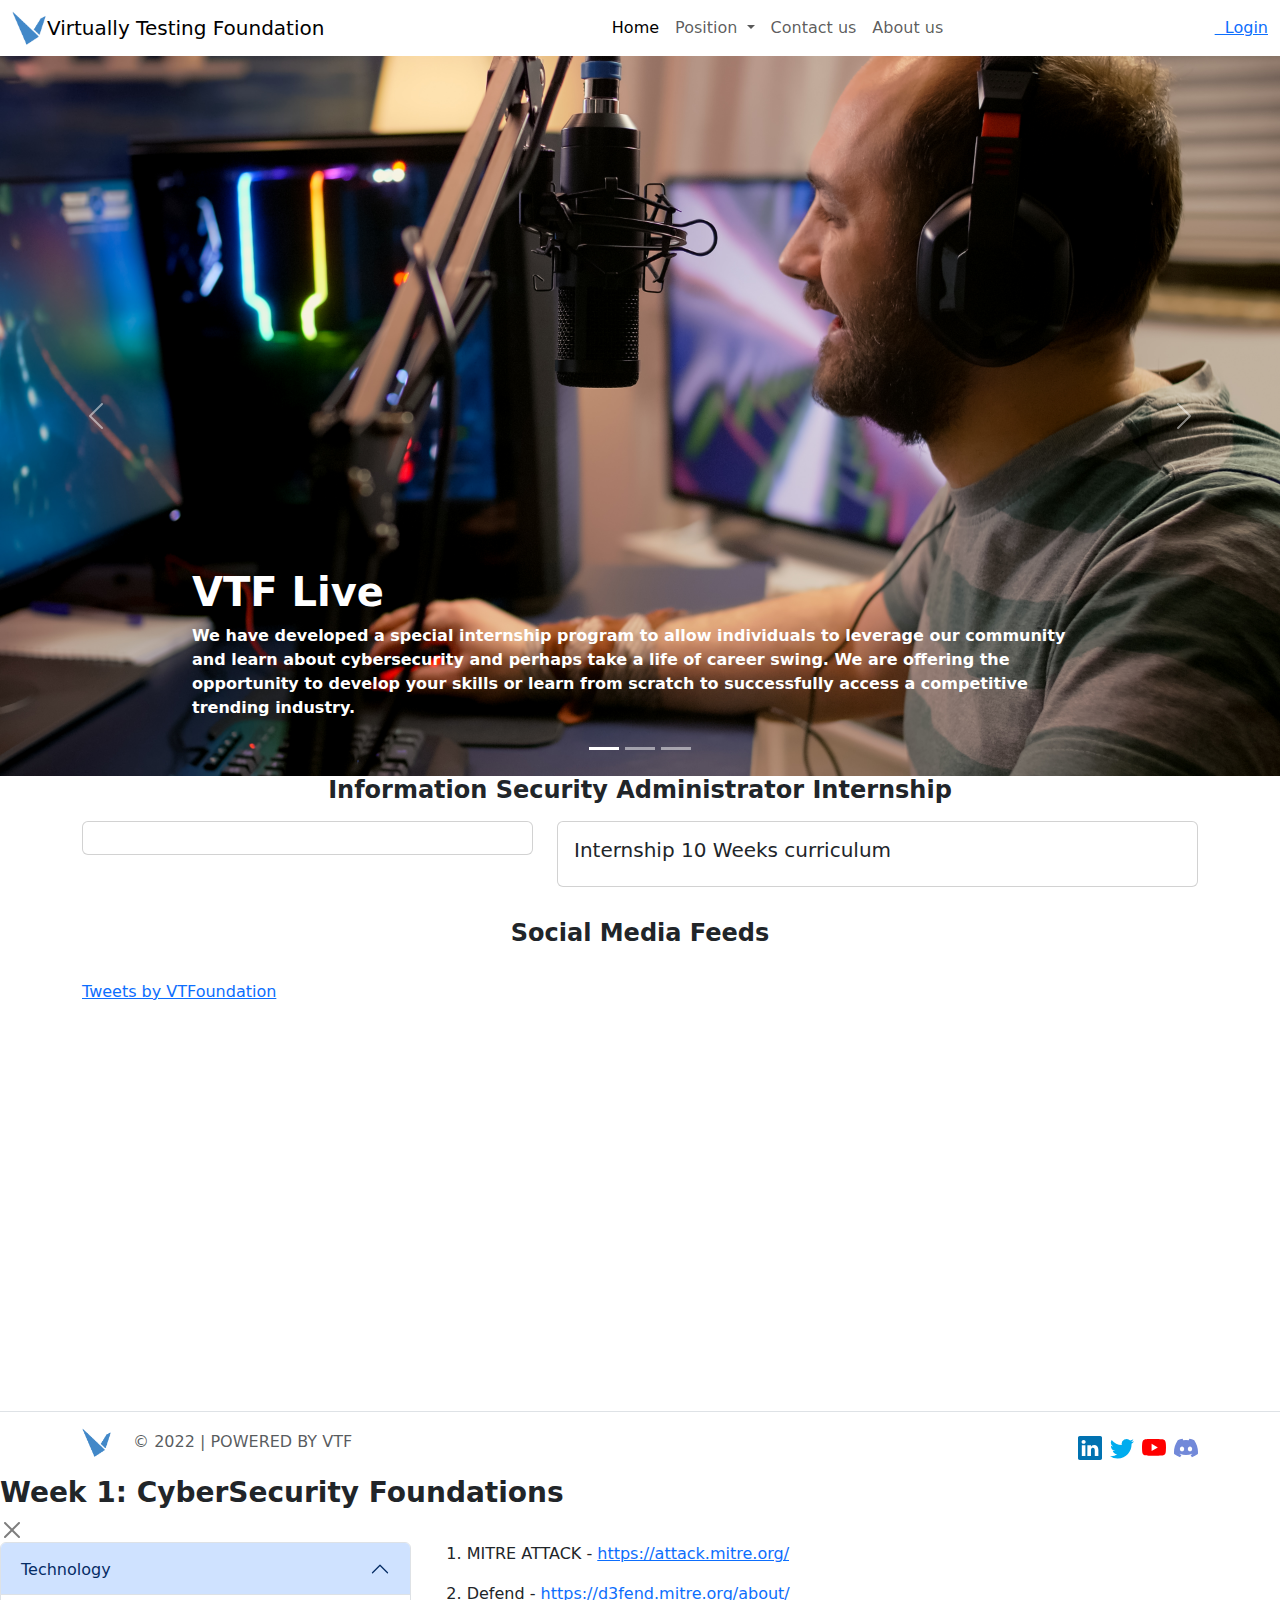
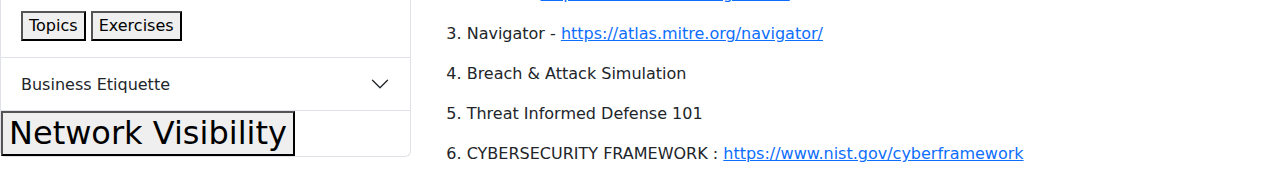
==== index.html @ 493daa65 "Add files via upload" ====
<!DOCTYPE html>
<html lang="en">

<head>
    <meta charset="utf-8" />
    <meta name="viewport" content="width=device-width, initial-scale=1" />

    <title>Apply for Internship</title>

    <link href="https://cdn.jsdelivr.net/npm/bootstrap@5.1.3/dist/css/bootstrap.min.css" rel="stylesheet" />
    <script src="https://cdn.jsdelivr.net/npm/bootstrap@5.1.3/dist/js/bootstrap.bundle.min.js"></script>

    <link href="https://fonts.googleapis.com/css?family=Quicksand:400,600,700&display=swap" rel="stylesheet" />

    <link rel="icon" href="/vtf_weekly/assets/img/logo.png" />

    <link rel="stylesheet" href="/vtf_weekly/assets/css/font-awesome.min.css" />
    <link rel="stylesheet" href="/vtf_weekly/assets/css/style.css" />

    <script type="text/javascript" src="/vtf_weekly/assets/js/jquery.min.js"></script>
    <script type="text/javascript" src="/vtf_weekly/assets/js/script.js"></script>
    <!-- 
    <link rel="icon" href="/assets/img/logo.png" />

    <link rel="stylesheet" href="/assets/css/font-awesome.min.css" />
    <link rel="stylesheet" href="/assets/css/style.css" />

    <script type="text/javascript" src="/assets/js/jquery.min.js"></script>
    <script type="text/javascript" src="/assets/js/script.js"></script> -->

</head>

<body>

    <svg xmlns="http://www.w3.org/2000/svg" style="display: none">
      <symbol id="linkedin" viewBox="0 0 16 16">
        <path
          d="M0 1.146C0 .513.526 0 1.175 0h13.65C15.474 0 16 .513 16 1.146v13.708c0 .633-.526 1.146-1.175 1.146H1.175C.526 16 0 15.487 0 14.854V1.146zm4.943 12.248V6.169H2.542v7.225h2.401zm-1.2-8.212c.837 0 1.358-.554 1.358-1.248-.015-.709-.52-1.248-1.342-1.248-.822 0-1.359.54-1.359 1.248 0 .694.521 1.248 1.327 1.248h.016zm4.908 8.212V9.359c0-.216.016-.432.08-.586.173-.431.568-.878 1.232-.878.869 0 1.216.662 1.216 1.634v3.865h2.401V9.25c0-2.22-1.184-3.252-2.764-3.252-1.274 0-1.845.7-2.165 1.193v.025h-.016a5.54 5.54 0 0 1 .016-.025V6.169h-2.4c.03.678 0 7.225 0 7.225h2.4z"
          fill="#0072b1"
        />
      </symbol>
      <symbol id="youtube" viewBox="0 0 16 16">
        <path
          d="M8.051 1.999h.089c.822.003 4.987.033 6.11.335a2.01 2.01 0 0 1 1.415 1.42c.101.38.172.883.22 1.402l.01.104.022.26.008.104c.065.914.073 1.77.074 1.957v.075c-.001.194-.01 1.108-.082 2.06l-.008.105-.009.104c-.05.572-.124 1.14-.235 1.558a2.007 2.007 0 0 1-1.415 1.42c-1.16.312-5.569.334-6.18.335h-.142c-.309 0-1.587-.006-2.927-.052l-.17-.006-.087-.004-.171-.007-.171-.007c-1.11-.049-2.167-.128-2.654-.26a2.007 2.007 0 0 1-1.415-1.419c-.111-.417-.185-.986-.235-1.558L.09 9.82l-.008-.104A31.4 31.4 0 0 1 0 7.68v-.123c.002-.215.01-.958.064-1.778l.007-.103.003-.052.008-.104.022-.26.01-.104c.048-.519.119-1.023.22-1.402a2.007 2.007 0 0 1 1.415-1.42c.487-.13 1.544-.21 2.654-.26l.17-.007.172-.006.086-.003.171-.007A99.788 99.788 0 0 1 7.858 2h.193zM6.4 5.209v4.818l4.157-2.408L6.4 5.209z"
          fill="red"
        />
      </symbol>
      <symbol id="twitter" viewBox="0 0 16 16">
        <path
          d="M5.026 15c6.038 0 9.341-5.003 9.341-9.334 0-.14 0-.282-.006-.422A6.685 6.685 0 0 0 16 3.542a6.658 6.658 0 0 1-1.889.518 3.301 3.301 0 0 0 1.447-1.817 6.533 6.533 0 0 1-2.087.793A3.286 3.286 0 0 0 7.875 6.03a9.325 9.325 0 0 1-6.767-3.429 3.289 3.289 0 0 0 1.018 4.382A3.323 3.323 0 0 1 .64 6.575v.045a3.288 3.288 0 0 0 2.632 3.218 3.203 3.203 0 0 1-.865.115 3.23 3.23 0 0 1-.614-.057 3.283 3.283 0 0 0 3.067 2.277A6.588 6.588 0 0 1 .78 13.58a6.32 6.32 0 0 1-.78-.045A9.344 9.344 0 0 0 5.026 15z"
          fill="#00acee"
        />
      </symbol>
      <symbol id="discord" viewBox="0 0 16 16">
        <path
          d="M13.545 2.907a13.227 13.227 0 0 0-3.257-1.011.05.05 0 0 0-.052.025c-.141.25-.297.577-.406.833a12.19 12.19 0 0 0-3.658 0 8.258 8.258 0 0 0-.412-.833.051.051 0 0 0-.052-.025c-1.125.194-2.22.534-3.257 1.011a.041.041 0 0 0-.021.018C.356 6.024-.213 9.047.066 12.032c.001.014.01.028.021.037a13.276 13.276 0 0 0 3.995 2.02.05.05 0 0 0 .056-.019c.308-.42.582-.863.818-1.329a.05.05 0 0 0-.01-.059.051.051 0 0 0-.018-.011 8.875 8.875 0 0 1-1.248-.595.05.05 0 0 1-.02-.066.051.051 0 0 1 .015-.019c.084-.063.168-.129.248-.195a.05.05 0 0 1 .051-.007c2.619 1.196 5.454 1.196 8.041 0a.052.052 0 0 1 .053.007c.08.066.164.132.248.195a.051.051 0 0 1-.004.085 8.254 8.254 0 0 1-1.249.594.05.05 0 0 0-.03.03.052.052 0 0 0 .003.041c.24.465.515.909.817 1.329a.05.05 0 0 0 .056.019 13.235 13.235 0 0 0 4.001-2.02.049.049 0 0 0 .021-.037c.334-3.451-.559-6.449-2.366-9.106a.034.034 0 0 0-.02-.019Zm-8.198 7.307c-.789 0-1.438-.724-1.438-1.612 0-.889.637-1.613 1.438-1.613.807 0 1.45.73 1.438 1.613 0 .888-.637 1.612-1.438 1.612Zm5.316 0c-.788 0-1.438-.724-1.438-1.612 0-.889.637-1.613 1.438-1.613.807 0 1.451.73 1.438 1.613 0 .888-.631 1.612-1.438 1.612Z"
          fill="#7289d9"
        />
      </symbol>
    </svg>

    <header>
        <nav class="navbar navbar-expand-lg">
            <div class="container-fluid">
                <div class="logo" style="display: inline-flex; align-items: center">
                    <img src="./assets/img/logo.png" height="35" width="35" alt="logo" />
                    <a class="navbar-brand" href="https://virtuallytestingfoundation.org/">
                        Virtually Testing Foundation
                    </a>
                </div>

                <button class="navbar-toggler" type="button" data-bs-toggle="collapse" data-bs-target="#navbarSupportedContent" aria-controls="navbarSupportedContent" aria-expanded="false" aria-label="Toggle navigation">
                    <span class="navbar-toggler-icon">
                        <i class="fas fa-bars"></i>
                    </span>
                </button>

                <div class="collapse navbar-collapse" id="navbarSupportedContent">
                    <span class="me-auto"></span>
                    <ul class="navbar-nav me-auto mb-3 mb-lg-0">
                        <li class="nav-item">
                            <a class="nav-link active" aria-current="page" href="https://virtuallytestingfoundation.org/">Home</a>
                        </li>

                        <li class="nav-item dropdown">
                            <a class="nav-link dropdown-toggle" href="#" id="navbarDropdown" role="button" data-bs-toggle="dropdown" aria-expanded="false">
                                Position
                            </a>
                            <ul class="dropdown-menu" aria-labelledby="navbarDropdown">
                                <li>
                                    <a class="dropdown-item" href="/beginner/apply/for-internship">Information Security Administrator Internship</a>
                                </li>
                                <li>
                                    <hr class="dropdown-divider" />
                                </li>
                                <li>
                                    <a class="dropdown-item" href="/beginner/apply/for-internship">CyberSecurity Beginner Internship</a>
                                </li>
                            </ul>
                        </li>

                        <li class="nav-item">
                            <a class="nav-link" href="https://vtfbeginnertrack.on.spiceworks.com/portal">Contact us</a
                            >
                        </li>

                        <li class="nav-item">
                            <a
                            class="nav-link"
                            href="https://virtuallytestingfoundation.org#about-us"
                            >About us</a
                            >
                        </li>
                    </ul>
                    <a href="https://account.virtuallytestingfoundation.org/login" class="customBtn login">
                        <i class="far fa-lock-alt"></i> &nbsp; Login
                    </a>
                </div>
            </div>
        </nav>
    </header>

    <iframe id="myLoaderIframe" src="https://virtuallytestingfoundation.org/site-default-loader" title="loading...">
    </iframe>

    <main class="page">

        <section class="pageContainer">

            <div id="myCarousel" class="carousel slide" data-bs-ride="carousel">
                <div class="carousel-indicators">
                    <button type="button" data-bs-target="#myCarousel" data-bs-slide-to="0" class="active" aria-current="true" aria-label="Slide 1"></button>
                    <button type="button" data-bs-target="#myCarousel" data-bs-slide-to="1" aria-label="Slide 2"></button>
                    <button type="button" data-bs-target="#myCarousel" data-bs-slide-to="2" aria-label="Slide 3"></button>
                </div>
                <div class="carousel-inner">
                    <div class="carousel-item">
                        <img src="./assets/img/diverse-hands.jpg"  width="100%" height="100%" aria-hidden="true" preserveAspectRatio="xMidYMid slice" focusable="false">
                        </img>

                        <div class="container">
                            <div class="carousel-caption">
                                <h1><strong>10 weeks, 20 hours per week beginner internship</strong></h1>
                                <p>
                                    <strong>A nonprofit volunteer-run organization. Neither selling product/service nor data but servicing community.</strong>
                                </p>
                                <p><a class="btn btn-lg btn-primary" href="https://virtuallytestingfoundation.org/">Learn more</a></p>
                            </div>
                        </div>
                    </div>
                    <div class="carousel-item active">
                        <img src="./assets/img/live.jpg"  width="100%" height="100%" aria-hidden="true" preserveAspectRatio="xMidYMid slice" focusable="false">
                        </img>

                        <div class="container">
                            <div class="carousel-caption text-start">
                                <h1><strong>VTF Live</strong></h1>
                                <p>
                                    <strong>We have developed a special internship program to allow individuals to leverage our community and learn about cybersecurity and perhaps take a life of career swing. We are offering the opportunity to develop your skills or 
                                    learn from scratch to successfully  access a competitive trending industry.</strong>
                                </p>
                                
                            </div>
                        </div>
                    </div>
                    
                    <div class="carousel-item">
                        <img src="./assets/img/vision.jpg" opacity="100%" width="100%" height="100%" aria-hidden="true" preserveAspectRatio="xMidYMid slice" focusable="false">
                        </img>
                        <div class="container">
                            <div class="carousel-caption text-end">
                                <h1><strong>Our Vision</strong></h1>
                                <p>
                                    <strong>Offering training in Cybersecurity and discover which area you will like to pursue, Professional Network Visibility, Business Etiquettes and develop soft skills.</strong>
                                </p>
                            </div>
                        </div>
                    </div>
                </div>
                <button class="carousel-control-prev" type="button" data-bs-target="#myCarousel" data-bs-slide="prev">
            <span class="carousel-control-prev-icon" aria-hidden="true"></span>
            <span class="visually-hidden">Previous</span>
          </button>
                <button class="carousel-control-next" type="button" data-bs-target="#myCarousel" data-bs-slide="next">
            <span class="carousel-control-next-icon" aria-hidden="true"></span>
            <span class="visually-hidden">Next</span>
          </button>
            </div>

            <div class="container">
                <h4 class="heading text-center"><strong>Information Security Administrator Internship</strong></h4>

                <div class="row">
                    <div class="col-12 col-lg-5">

                        <!-- Current Week -->
                        <div class="card my-2 d-none d-lg-block">
                            <div class="card-body" id="currWeekContent">

                            </div>
                        </div>

                    </div>

                    <div class="col-12 col-lg-7">
                        <div class="card my-2">
                            <div class="card-body">
                                <h5 class="card-title def">Internship 10 Weeks curriculum</h5>
                                <section id="sessionSection" class="sessions"></section>
                            </div>
                        </div>
                    </div>
                </div>
                <br>

                <div class="row">
                    <h4 class="heading text-center"><strong>Social Media Feeds</strong></h4>
                    <div class="col-12 col-md-4 mt-4">
                        <a class="twitter-timeline" data-height="400" href="https://twitter.com/VTFoundation?ref_src=twsrc%5Etfw">Tweets by VTFoundation</a>
                        <script async src="https://platform.twitter.com/widgets.js" charset="utf-8"></script>
                    </div>

                    <div class="col-12 col-md-4 mt-4">
                        <iframe width="100%" height="400" src="https://www.youtube.com/embed/SPfqRcMEeLY" title="YouTube video player" frameborder="0" allow="accelerometer; autoplay; clipboard-write; encrypted-media; gyroscope; picture-in-picture" allowfullscreen>
                        </iframe>
                    </div>

                    <div class="col-12 col-md-4 mt-4">
                        <iframe src="https://discord.com/widget?id=905480884759707688&theme=dark" width="100%" height="400" allowtransparency="true" frameborder="0" sandbox="allow-popups allow-popups-to-escape-sandbox allow-same-origin allow-scripts"></iframe>
                    </div>
                </div>
                <br />
            </div>

            <footer class="d-flex py-3 border-top">
                <div class="container">
                    <div class="row">
                        <span class="col-sm-7">
                            <a href="/" class="mb-3 me-2 mb-md-0 text-muted text-decoration-none lh-1">
                                <img alt="banner" src="./assets/img/logo.png" class="bi me-2" width="30" height="30"><use xlink:href="#bootstrap"/></img>
                            </a>
                            <span class="mt-2 text-muted">&copy; 2022 | POWERED BY VTF</span>
                        </span>
                        <ul class="nav col-sm-5 mt-2 d-flex justify-content-end list-unstyled">
                            <li class="ms-2"><a class="text-muted" href="https://www.linkedin.com/company/vtfoundation/mycompany/"><svg class="bi" width="24" height="24"><use xlink:href="#linkedin"/></svg></a></li>
                            <li class="ms-2"><a class="text-muted" href="https://twitter.com/VTFoundation"><svg class="bi" width="24" height="24"><use xlink:href="#twitter"/></svg></a></li>
                            <li class="ms-2"><a class="text-muted" href="https://www.youtube.com/c/VTFoundation"><svg class="bi" width="24" height="24"><use xlink:href="#youtube"/></svg></a></li>
                            <li class="ms-2"><a class="text-muted" href="https://discord.com/channels/905480884759707688/920556565277319188"><svg class="bi" width="24" height="24"><use xlink:href="#discord"/></svg></a></li>
                        </ul>
                    </div>

                </div>

            </footer>

        </section>

        <div id="weekModal">
            <div class="weekCard">
                <div class="header">
                    <h3 class="week-title"><b>Week 1: CyberSecurity Foundations</b></h3>
                    <button type="button" class="btn btn-close" onclick="closeModal()"></button>
                </div>

                <div class="body">
                    <div class="row">
                        <div class="col-5 col-sm-4">
                            <div class="accordion" id="weeklyCardSidebar">

                                <div class="accordion-item">
                                    <h2 class="accordion-header" id="panelsStayOpen-headingOne">
                                        <button class="accordion-button" type="button" data-bs-toggle="collapse" data-bs-target="#panelsStayOpen-collapseOne" aria-expanded="true" aria-controls="panelsStayOpen-collapseOne">
                                            Technology
                                        </button>
                                    </h2>
                                    <div id="panelsStayOpen-collapseOne" class="accordion-collapse collapse show" aria-labelledby="panelsStayOpen-headingOne">
                                        <div class="accordion-body">
                                            <button class="inner-button active">Topics</button>
                                            <button class="inner-button last">Exercises</button>
                                        </div>
                                    </div>
                                </div>

                                <div class="accordion-item">
                                    <h2 class="accordion-header" id="panelsStayOpen-headingTwo">
                                        <button class="accordion-button collapsed" type="button" data-bs-toggle="collapse" data-bs-target="#panelsStayOpen-collapseTwo" aria-expanded="false" aria-controls="panelsStayOpen-collapseTwo">
                                            Business Etiquette
                                        </button>
                                    </h2>
                                    <div id="panelsStayOpen-collapseTwo" class="accordion-collapse collapse" aria-labelledby="panelsStayOpen-headingTwo">
                                        <div class="accordion-body">
                                            <button class="inner-button">Topics</button>
                                            <button class="inner-button last">Exercises</button>
                                        </div>
                                    </div>
                                </div>

                                <div class="accordion-item">
                                    <h2 class="accordion-header">
                                        <button class="accordion-single-button" type="button">
                                            Network Visibility
                                        </button>
                                    </h2>
                                </div>
                            </div>
                        </div>

                        <div class="col-7 col-sm-8">
                            <ol id="weeklyCardData">
                                <li class="inside-text">
                                    <p>MITRE ATTACK - <a href="https://attack.mitre.org/">https://attack.mitre.org/</a></p>
                                </li>
                                <li class="inside-text">
                                    <p>Defend - <a href="https://d3fend.mitre.org/about/">https://d3fend.mitre.org/about/</a></p>
                                </li>
                                <li class="inside-text">
                                    <p>Navigator - <a href="https://atlas.mitre.org/navigator/">https://atlas.mitre.org/navigator/</a></p>
                                </li>
                                <li class="inside-text">
                                    <p>Breach & Attack Simulation</p>
                                </li>
                                <li class="inside-text">
                                    <p>Threat Informed Defense 101</p>
                                </li>
                                <li class="inside-text">
                                    <p>CYBERSECURITY FRAMEWORK : <a href="https://www.nist.gov/cyberframework">https://www.nist.gov/cyberframework</a></p>
                                </li>
                            </ol>
                        </div>
                    </div>
                </div>
            </div>
        </div>

    </main>

    <script type="text/javascript">
        document.onreadystatechange = function() {
            if (document.readyState === "complete") {
                document.querySelector("#myLoaderIframe").remove();
            }
        };
    </script>

    <script src="https://js.hcaptcha.com/1/api.js" async defer></script>
</body>

</html>
---- assets/css/style.css ----
* {
    margin: 0;
    padding: 0;
    box-sizing: border-box;
    font-family: "Montserrat", Helvetica, sans-serif;
    -webkit-font-smoothing: antialiased;
    -moz-osx-font-smoothing: grayscale;
}

:root {
    --themeColor: #4288C8;
}

body {
    transition: all 0.5s ease-in-out;
    scrollbar-width: thin;
    background-color: #F4F4F2;
}

body #myLoaderIframe {
    width: 100vw;
    position: fixed;
    top: 0px;
    left: 0px;
    height: 100vh;
    opacity: 1.0;
    z-index: 99999999;
}

header {
    width: 100vw;
    height: 80px;
    z-index: 100;
    position: fixed;
    top: 0;
}

.navbar {
    background-color: #fff;
    padding: 0.9rem 1rem;
    box-shadow: 0px 30px 45px rgba(22, 22, 22, 0.1);
    min-height: 80px;
    max-width: 100vw;
}

.navbar .navbar-toggler-icon {
    display: flex;
    align-items: center;
    padding: 0.25rem 1.5rem;
}

.navbar .navbar-toggler-icon i {
    color: var(--themeColor);
    font-size: 1.5rem;
}

.navbar .navbar-toggler:focus {
    border: none;
    box-shadow: none;
    outline: none;
}

.navbar a {
    color: var(--themeColor);
}

.def {
    color: var(--themeColor);
    font-weight: bold;
}

.navbar .navbar-brand {
    font-family: Montserrat, Helvetica, sans-serif;
    font-weight: 600;
    margin-left: 10px;
}

.navbar .nav-item {
    font-weight: 600;
    margin: 0 1em;
    text-transform: uppercase;
    font-size: 0.8em;
}

.navbar .customBtn {
    color: #fff;
    margin: 0 5px;
    text-decoration: none;
    font-weight: 400;
    text-align: center;
    white-space: nowrap;
    vertical-align: middle;
    user-select: none;
    border: 1px solid transparent;
    padding: 0.375rem 0.75rem;
    font-weight: 600;
    text-transform: uppercase;
    font-size: 0.8em;
    line-height: 1.5;
    border-radius: 0.5rem;
    transition: color .15s ease-in-out, background-color .15s ease-in-out, border-color .15s ease-in-out, box-shadow .15s ease-in-out;
}

.navbar .customBtn.register {
    border: 2px solid var(--themeColor);
    color: var(--themeColor);
}

.navbar .customBtn.login {
    background-color: var(--themeColor);
}

.navbar .dropdown-item {
    text-transform: none;
    overflow: hidden;
}

.page {
    width: 100vw;
    height: 100vh;
    padding-top: "80px";
    overflow: hidden;
}

.pageContainer {
    height: 100vh;
    width: 100%;
    overflow: auto;
}

.carousel {
    margin-bottom: 3rem;
}

.carousel img{
    object-fit: cover;
}
/* Since positioning the image, we need to help out the caption */

.carousel-caption {
    bottom: 3rem;
    z-index: 10;
}


/* Declare heights because of positioning of img element */

.carousel-item {
    height: 32rem;
}

.content .heading {
    text-align: center;
    color: #333;
    font-weight: 600;
    text-transform: uppercase;
    font-size: 1.2rem;
    margin-bottom: 1em;
    margin-top: 0.5em;
}

.content .register {
    padding: 0.375rem 0.75rem;
    font-weight: 600;
    text-transform: uppercase;
    font-size: 0.8em;
    line-height: 1.5;
    border-radius: 0.5rem;
    background-color: var(--themeColor);
    color: #fff;
}

#currWeekContent *::-webkit-scrollbar {
    width: 2px;
    height: 2px;
}

#currWeekContent *::-webkit-scrollbar-track {
    background: #eee;
}

#currWeekContent *::-webkit-scrollbar-thumb {
    background-color: #888;
    border-radius: 20px;
}

.sessions {
    margin-top: 2rem;
    margin-left: 1rem;
    border-radius: 12px;
    position: relative;
}

.sessions .listItem {
    padding-bottom: 1.5rem;
    border-left: 4px solid #ececec;
    position: relative;
    padding-left: 20px;
    margin-left: 10px;
}

.sessions .listItem button {
    margin-left: 8px;
}

.sessions .listItem.completed {
    border-left: 4px solid var(--themeColor);
}

.sessions .listItem.current {
    border-left: 4px solid #3ac541;
}

.sessions .listItem:last-child {
    border-left: 4px solid transparent;
    padding-bottom: 0;
}

.sessions .listItem:before {
    content: "";
    width: 20px;
    height: 20px;
    background: #efefef;
    box-shadow: 4px 4px 4px rgb(178, 176, 176);
    border-radius: 50%;
    position: absolute;
    left: -12px;
    top: 0px;
}

.sessions .listItem.completed:before {
    content: "\f00c";
    font-family: "Font Awesome 5 Pro";
    font-weight: 900;
    color: #fff;
    box-shadow: none;
    font-size: 10px;
    background-color: var(--themeColor);
    box-shadow: 4px 4px 4px rgb(178, 176, 176);
    text-align: center;
    line-height: 20px;
}

.sessions .listItem.completed button {
    background-color: var(--themeColor);
    border-color: var(--themeColor);
}

.sessions .listItem.current:before {
    content: "\f554";
    font-family: "Font Awesome 5 Pro";
    font-weight: 900;
    color: #fff;
    box-shadow: none;
    font-size: 10px;
    background-color: #3ac541;
    box-shadow: 4px 4px 4px rgb(178, 176, 176);
    text-align: center;
    line-height: 20px;
}

.sessions .listItem.current button {
    background-color: #3ac541;
    border-color: #3ac541;
}

.sessions .iconBtn {
    padding: 0.1em;
}

button.btn:focus {
    box-shadow: none !important;
}

footer {
    background-color: #fff;
    box-shadow: 0px 30px 45px rgba(22, 22, 22, 0.1);
}

#weekModal {
    position: absolute;
    top: 0;
    left: 0;
    z-index: 1000;
    width: 100vw;
    height: 100vh;
    background-color: rgba(0, 0, 0, 0.2);
    display: flex;
    justify-content: center;
    align-items: center;
    transition: all 0.5s ease-in-out;
}

#weekModal .weekCard {
    background-color: #fff;
    border-radius: 1rem;
    width: 90%;
    max-width: 1000px;
    min-width: 380px;
    max-height: 80vh;
    min-height: 60vh;
}

#weekModal .header {
    display: flex;
    width: 100%;
    justify-content: space-between;
    align-items: center;
    padding: 1rem 1.5rem;
    border-bottom: 1px solid #ccc;
}

#weekModal .week-title {
    color: var(--themeColor);
    font-size: 1.2rem;
    font-weight: 600;
    margin: 0;
}

#weekModal .body {
    padding: 1rem;
}

#weekModal .accordion,
#weekModal #weeklyCardData {
    max-height: calc(80vh - 1rem - 60px);
    overflow: auto;
}

#weekModal .accordion .accordion-item button {
    transition: all 0.2s ease-in-out;
}

#weekModal .accordion .accordion-item button:hover {
    padding-left: 1.0rem;
}

#weekModal .accordion .accordion-button:focus {
    box-shadow: none;
}

#weekModal .accordion .accordion-single-button {
    position: relative;
    display: flex;
    align-items: center;
    width: 100%;
    padding: 1rem 1.25rem;
    font-size: 1rem;
    color: #212529;
    text-align: left;
    background-color: #fff;
    border: 0;
    border-radius: 0;
    overflow-anchor: none;
}

#weekModal .accordion .inner-button {
    width: 100%;
    padding: 0.2rem 1.2rem;
    text-align: left;
    background-color: transparent;
    border: none;
    outline: none;
    padding-bottom: 0.5rem;
    border-bottom: 1px solid #ddd;
}

#weekModal .accordion .inner-button.last {
    padding-bottom: 0;
    padding-top: 0.5rem;
    border-bottom: none;
}

#weekModal .accordion .inner-button:hover,
#weekModal .accordion .inner-button.active {
    font-weight: 600;
}

#weekModal .accordion .inner-button::after {
    content: "\f054";
    font-size: 0.9rem;
    float: right;
    font-family: "Font Awesome 5 Pro";
}

#weekModal .inside-text {
    padding: 0.2em 0;
    font-size: 0.9rem;
    font-weight: 400;
}

.hidden {
    display: none !important;
}

.blinking {
    -webkit-animation: 1.5s blink ease infinite;
    -moz-animation: 1.5s blink ease infinite;
    -ms-animation: 1.5s blink ease infinite;
    -o-animation: 1.5s blink ease infinite;
    animation: 1.5s blink ease infinite;
}

@keyframes blink {
    0% {
        opacity: 0;
    }
    50% {
        opacity: 1;
    }
    100% {
        opacity: 0;
    }
}


/* ------- Responsiveness ------- */

@media (max-width: 576px) {
    .navbar {
        padding: 0.9rem 0;
    }
    .navbar .navbar-brand {
        font-size: 1.0rem;
        font-weight: bold;
    }
    .content {
        padding: 1.5rem 1.0rem;
    }
    #weekModal .weekCard {
        width: 95%;
        min-width: 0;
    }
    #weekModal .accordion .accordion-button {
        padding: 10px 5px;
        font-size: 0.6em;
    }
    .accordion-body {
        padding: 0.5rem 0.75rem;
    }
    #weekModal .accordion .inner-button {
        padding: 0.2em;
        font-size: 0.9em;
    }
    .row>* {
        padding: 0.1em;
    }

    .carousel-caption p {
        margin-bottom: 1.25rem;
        font-size: 1rem;
        line-height: 1.4;
    }
}
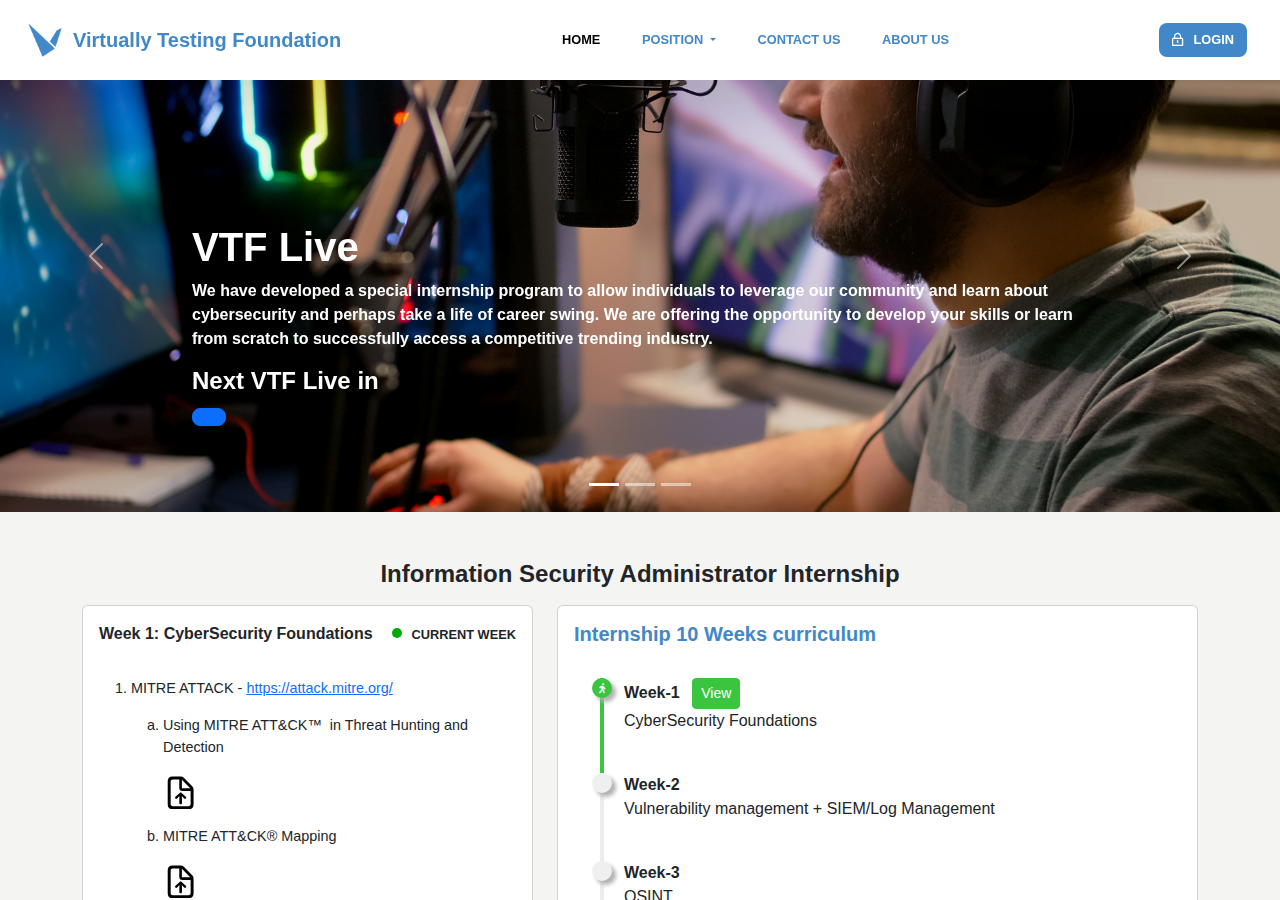
==== commit ca14b6a9: "Update index.html" ====
--- a/index.html
+++ b/index.html
@@ -12,21 +12,21 @@
 
     <link href="https://fonts.googleapis.com/css?family=Quicksand:400,600,700&display=swap" rel="stylesheet" />
 
-    <link rel="icon" href="/vtf_weekly/assets/img/logo.png" />
+    <!--<link rel="icon" href="/vtf/assets/img/logo.png" />
 
     <link rel="stylesheet" href="/vtf_weekly/assets/css/font-awesome.min.css" />
     <link rel="stylesheet" href="/vtf_weekly/assets/css/style.css" />
 
     <script type="text/javascript" src="/vtf_weekly/assets/js/jquery.min.js"></script>
-    <script type="text/javascript" src="/vtf_weekly/assets/js/script.js"></script>
-    <!-- 
-    <link rel="icon" href="/assets/img/logo.png" />
-
-    <link rel="stylesheet" href="/assets/css/font-awesome.min.css" />
-    <link rel="stylesheet" href="/assets/css/style.css" />
-
-    <script type="text/javascript" src="/assets/js/jquery.min.js"></script>
-    <script type="text/javascript" src="/assets/js/script.js"></script> -->
+    <script type="text/javascript" src="/vtf_weekly/assets/js/script.js"></script>-->
+  
+    <link rel="icon" href="assets/img/logo.png" />
+
+    <link rel="stylesheet" href="assets/css/font-awesome.min.css" />
+    <link rel="stylesheet" href="assets/css/style.css" />
+
+    <script type="text/javascript" src="assets/js/jquery.min.js"></script>
+    <script type="text/javascript" src="assets/js/script.js"></script>
 
 </head>
 
@@ -159,7 +159,8 @@
                                     <strong>We have developed a special internship program to allow individuals to leverage our community and learn about cybersecurity and perhaps take a life of career swing. We are offering the opportunity to develop your skills or 
                                     learn from scratch to successfully  access a competitive trending industry.</strong>
                                 </p>
-                                
+                                <h4><strong>Next VTF Live in</strong></h4>
+                                <p><a class="btn btn-lg btn-primary" id="demo" href=""></a></p>
                             </div>
                         </div>
                     </div>
@@ -345,4 +346,4 @@
     <script src="https://js.hcaptcha.com/1/api.js" async defer></script>
 </body>
 
-</html>+</html>
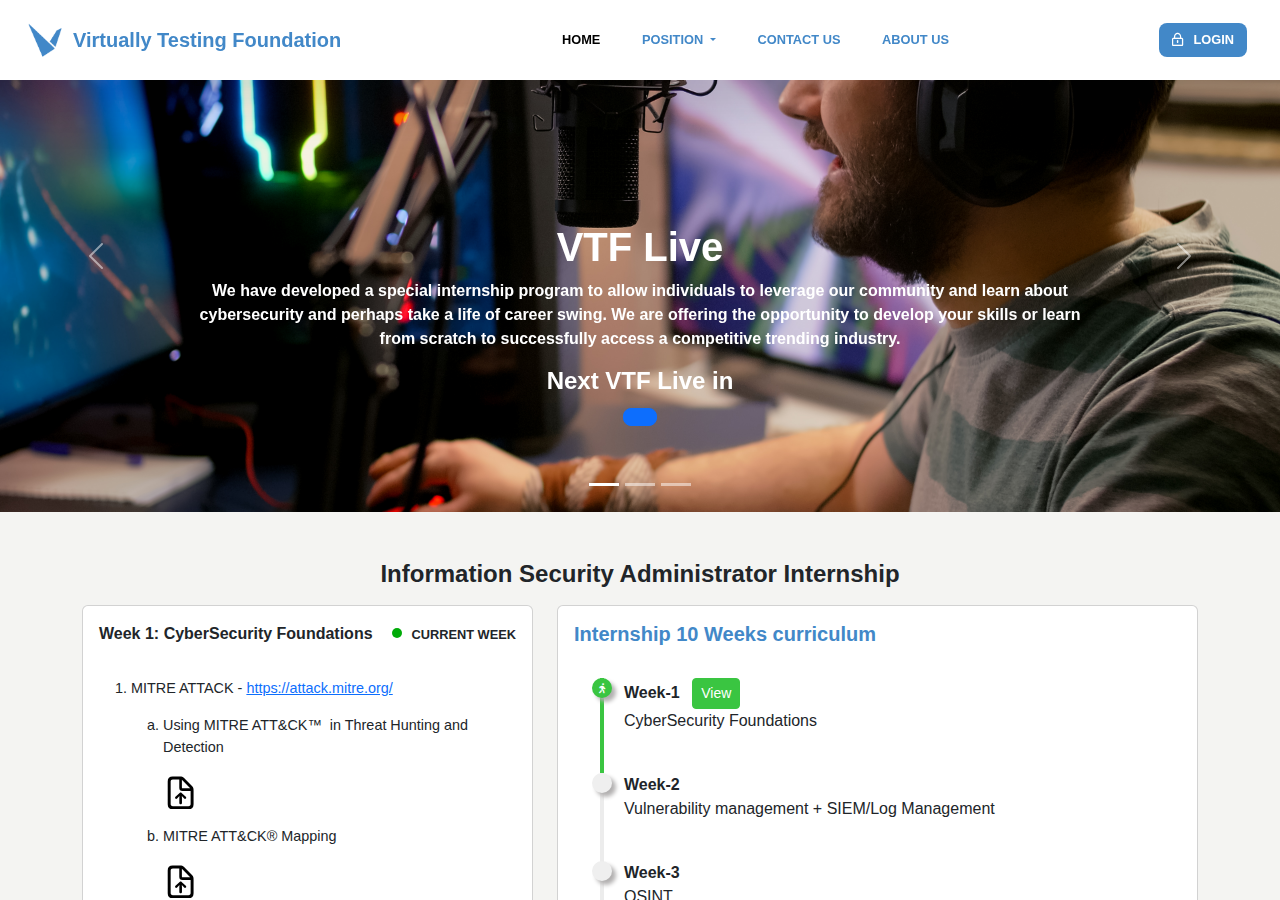
==== commit f2c4f9e1: "Update index.html" ====
--- a/index.html
+++ b/index.html
@@ -153,14 +153,14 @@
                         </img>
 
                         <div class="container">
-                            <div class="carousel-caption text-start">
+                            <div class="carousel-caption">
                                 <h1><strong>VTF Live</strong></h1>
                                 <p>
                                     <strong>We have developed a special internship program to allow individuals to leverage our community and learn about cybersecurity and perhaps take a life of career swing. We are offering the opportunity to develop your skills or 
                                     learn from scratch to successfully  access a competitive trending industry.</strong>
                                 </p>
                                 <h4><strong>Next VTF Live in</strong></h4>
-                                <p><a class="btn btn-lg btn-primary" id="demo" href=""></a></p>
+                                <p><a class="btn btn-lg btn-primary" id="demo" href="https://www.youtube.com/watch?v=Vu6FAVHsbnU"></a></p>
                             </div>
                         </div>
                     </div>
@@ -169,7 +169,7 @@
                         <img src="./assets/img/vision.jpg" opacity="100%" width="100%" height="100%" aria-hidden="true" preserveAspectRatio="xMidYMid slice" focusable="false">
                         </img>
                         <div class="container">
-                            <div class="carousel-caption text-end">
+                            <div class="carousel-caption">
                                 <h1><strong>Our Vision</strong></h1>
                                 <p>
                                     <strong>Offering training in Cybersecurity and discover which area you will like to pursue, Professional Network Visibility, Business Etiquettes and develop soft skills.</strong>
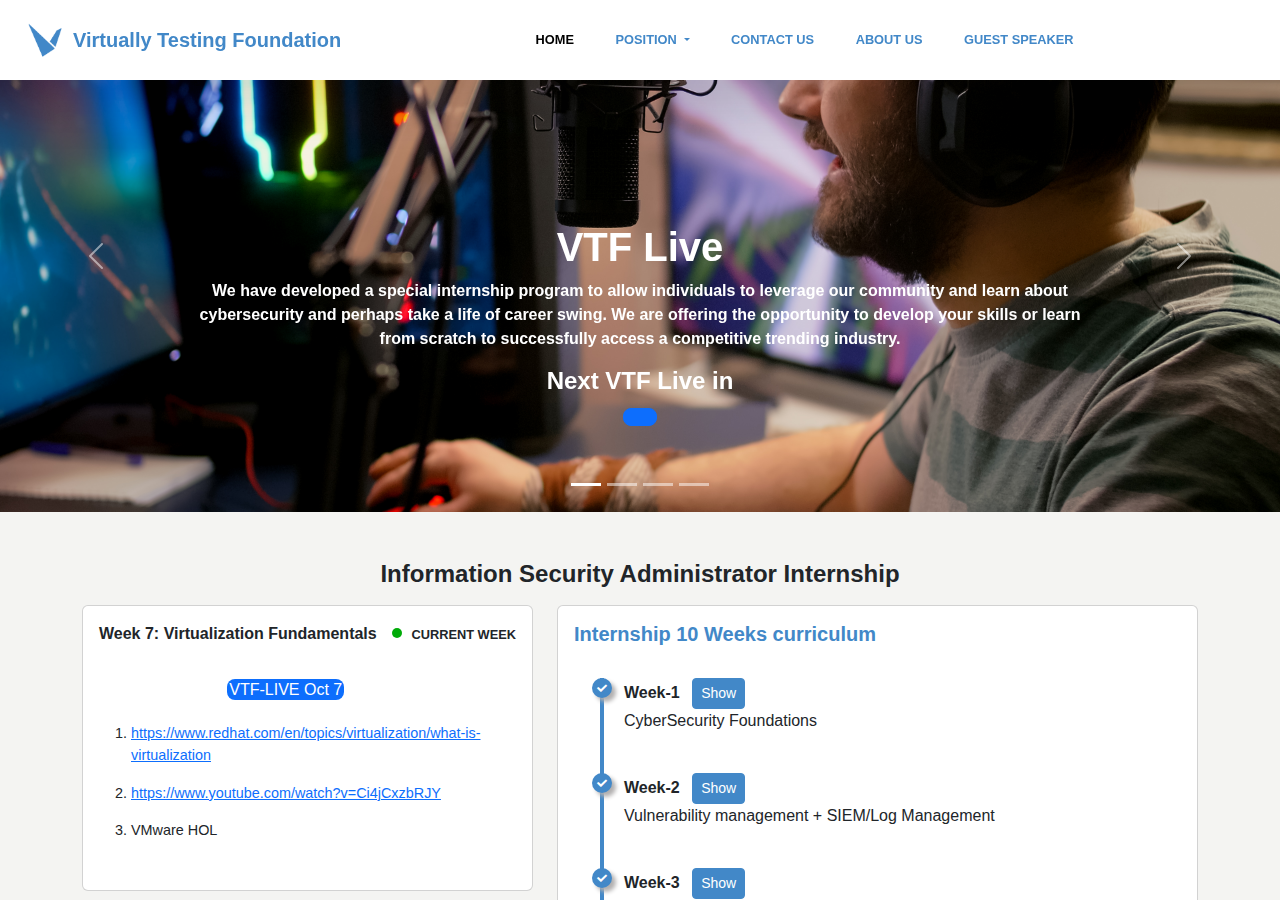
==== commit c3361c2f: "Add Guest Page" ====
--- a/index.html
+++ b/index.html
@@ -111,10 +111,12 @@
                             >About us</a
                             >
                         </li>
+
+                        <li class="nav-item">
+                            <a class="nav-link" href="speaker.html">Guest Speaker</a
+                            >
+                        </li>
                     </ul>
-                    <a href="https://account.virtuallytestingfoundation.org/login" class="customBtn login">
-                        <i class="far fa-lock-alt"></i> &nbsp; Login
-                    </a>
                 </div>
             </div>
         </nav>
@@ -132,6 +134,7 @@
                     <button type="button" data-bs-target="#myCarousel" data-bs-slide-to="0" class="active" aria-current="true" aria-label="Slide 1"></button>
                     <button type="button" data-bs-target="#myCarousel" data-bs-slide-to="1" aria-label="Slide 2"></button>
                     <button type="button" data-bs-target="#myCarousel" data-bs-slide-to="2" aria-label="Slide 3"></button>
+                    <button type="button" data-bs-target="#myCarousel" data-bs-slide-to="3" aria-label="Slide 4"></button>
                 </div>
                 <div class="carousel-inner">
                     <div class="carousel-item">
@@ -160,7 +163,7 @@
                                     learn from scratch to successfully  access a competitive trending industry.</strong>
                                 </p>
                                 <h4><strong>Next VTF Live in</strong></h4>
-                                <p><a class="btn btn-lg btn-primary" id="demo" href="https://www.youtube.com/watch?v=Vu6FAVHsbnU"></a></p>
+                                <p><a class="btn btn-lg btn-primary" id="demo" href="https://www.linkedin.com/company/vtfoundation/mycompany/"></a></p>
                             </div>
                         </div>
                     </div>
@@ -174,6 +177,20 @@
                                 <p>
                                     <strong>Offering training in Cybersecurity and discover which area you will like to pursue, Professional Network Visibility, Business Etiquettes and develop soft skills.</strong>
                                 </p>
+                            </div>
+                        </div>
+                    </div>
+
+                    <div class="carousel-item">
+                        <img src="./assets/img/spk.jpg" opacity="100%" width="100%" height="100%" aria-hidden="true" preserveAspectRatio="xMidYMid slice" focusable="false">
+                        </img>
+                        <div class="container">
+                            <div class="carousel-caption">
+                                <h1><strong>Our Guest Speaker</strong></h1>
+                                <p>
+                                    <strong>Dive into all the technical talks, labs certifications, best practice sessions and more.</strong>
+                                </p>
+                                <p><a class="btn btn-lg btn-primary" id="demo" href="speaker.html">Get Resources</a></p>
                             </div>
                         </div>
                     </div>
--- a/assets/css/style.css
+++ b/assets/css/style.css
@@ -401,6 +401,16 @@
     animation: 1.5s blink ease infinite;
 }
 
+.hero-image {
+    background-image: url("/assets/img/spk.jpg");
+    height: 80%;
+    background-position: center;
+    background-repeat: no-repeat;
+    background-size: cover;
+    position: relative;
+    color: #fff;
+}
+
 @keyframes blink {
     0% {
         opacity: 0;
